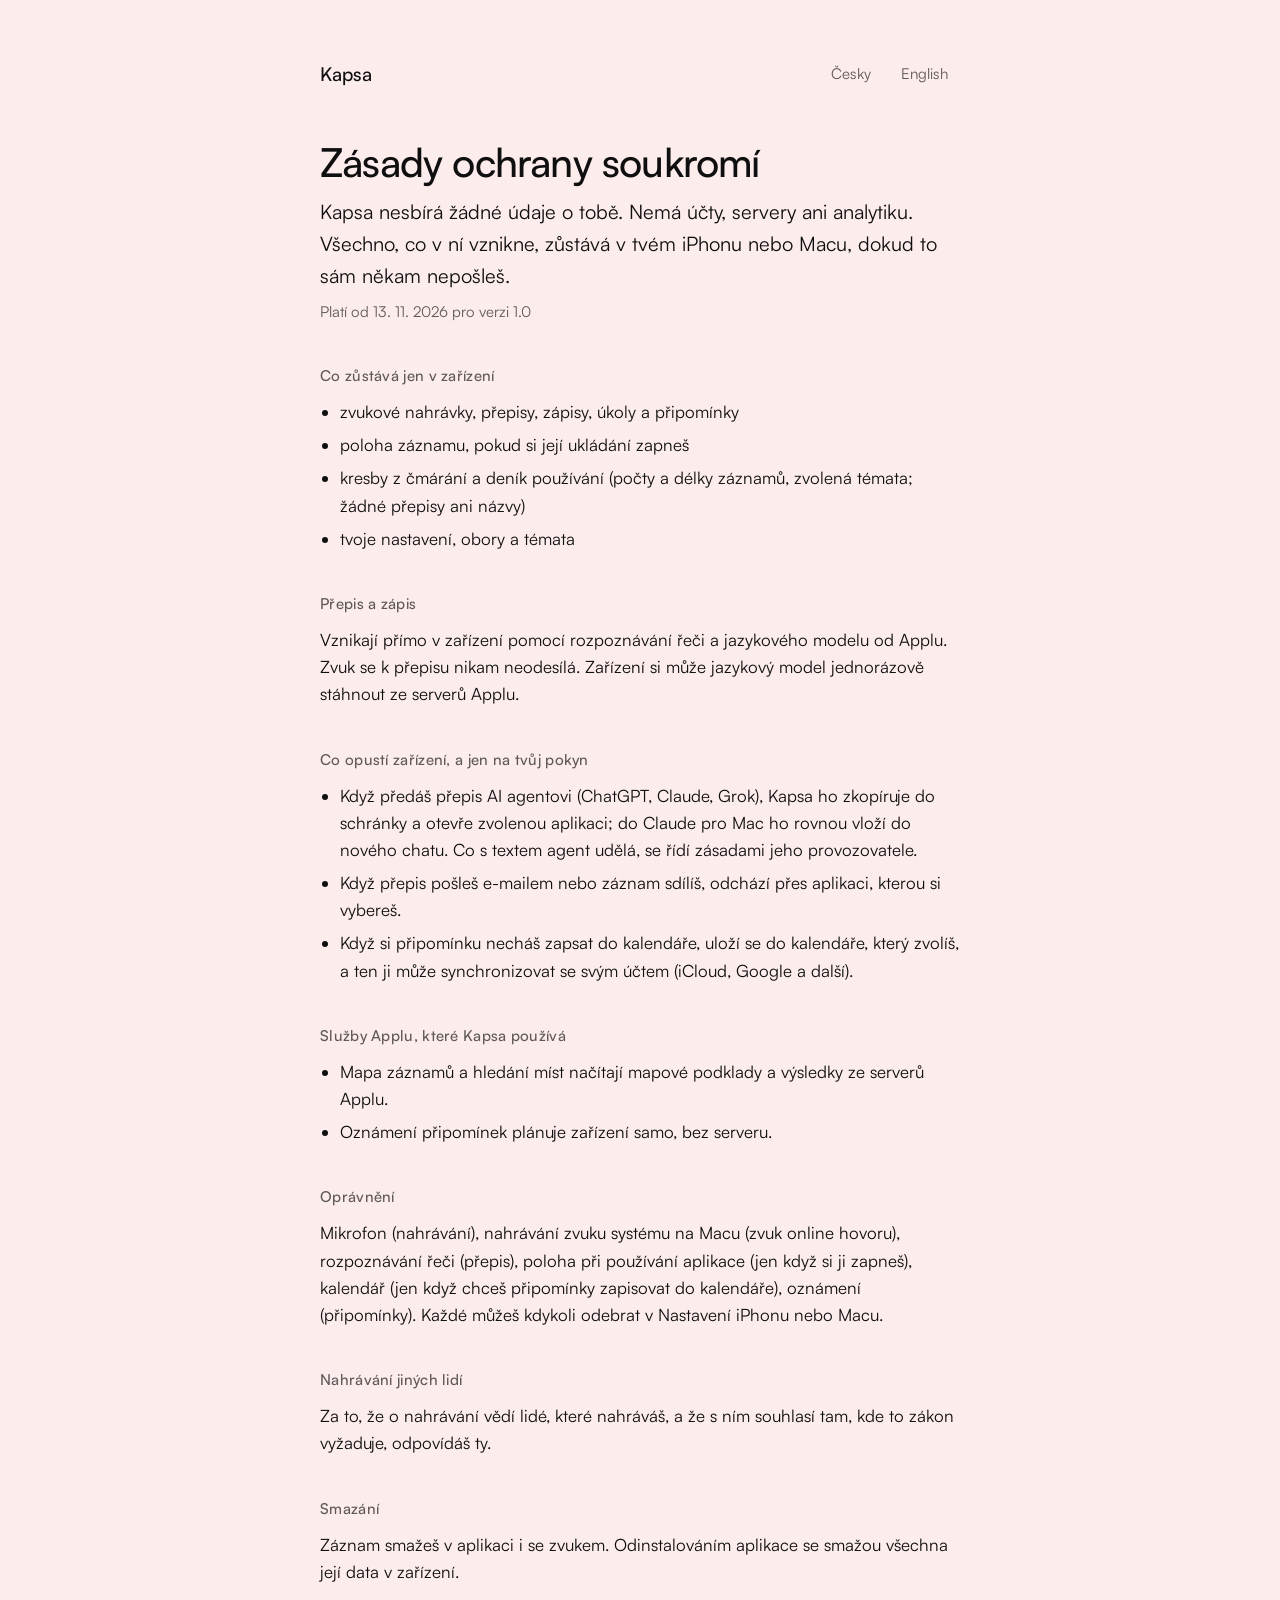
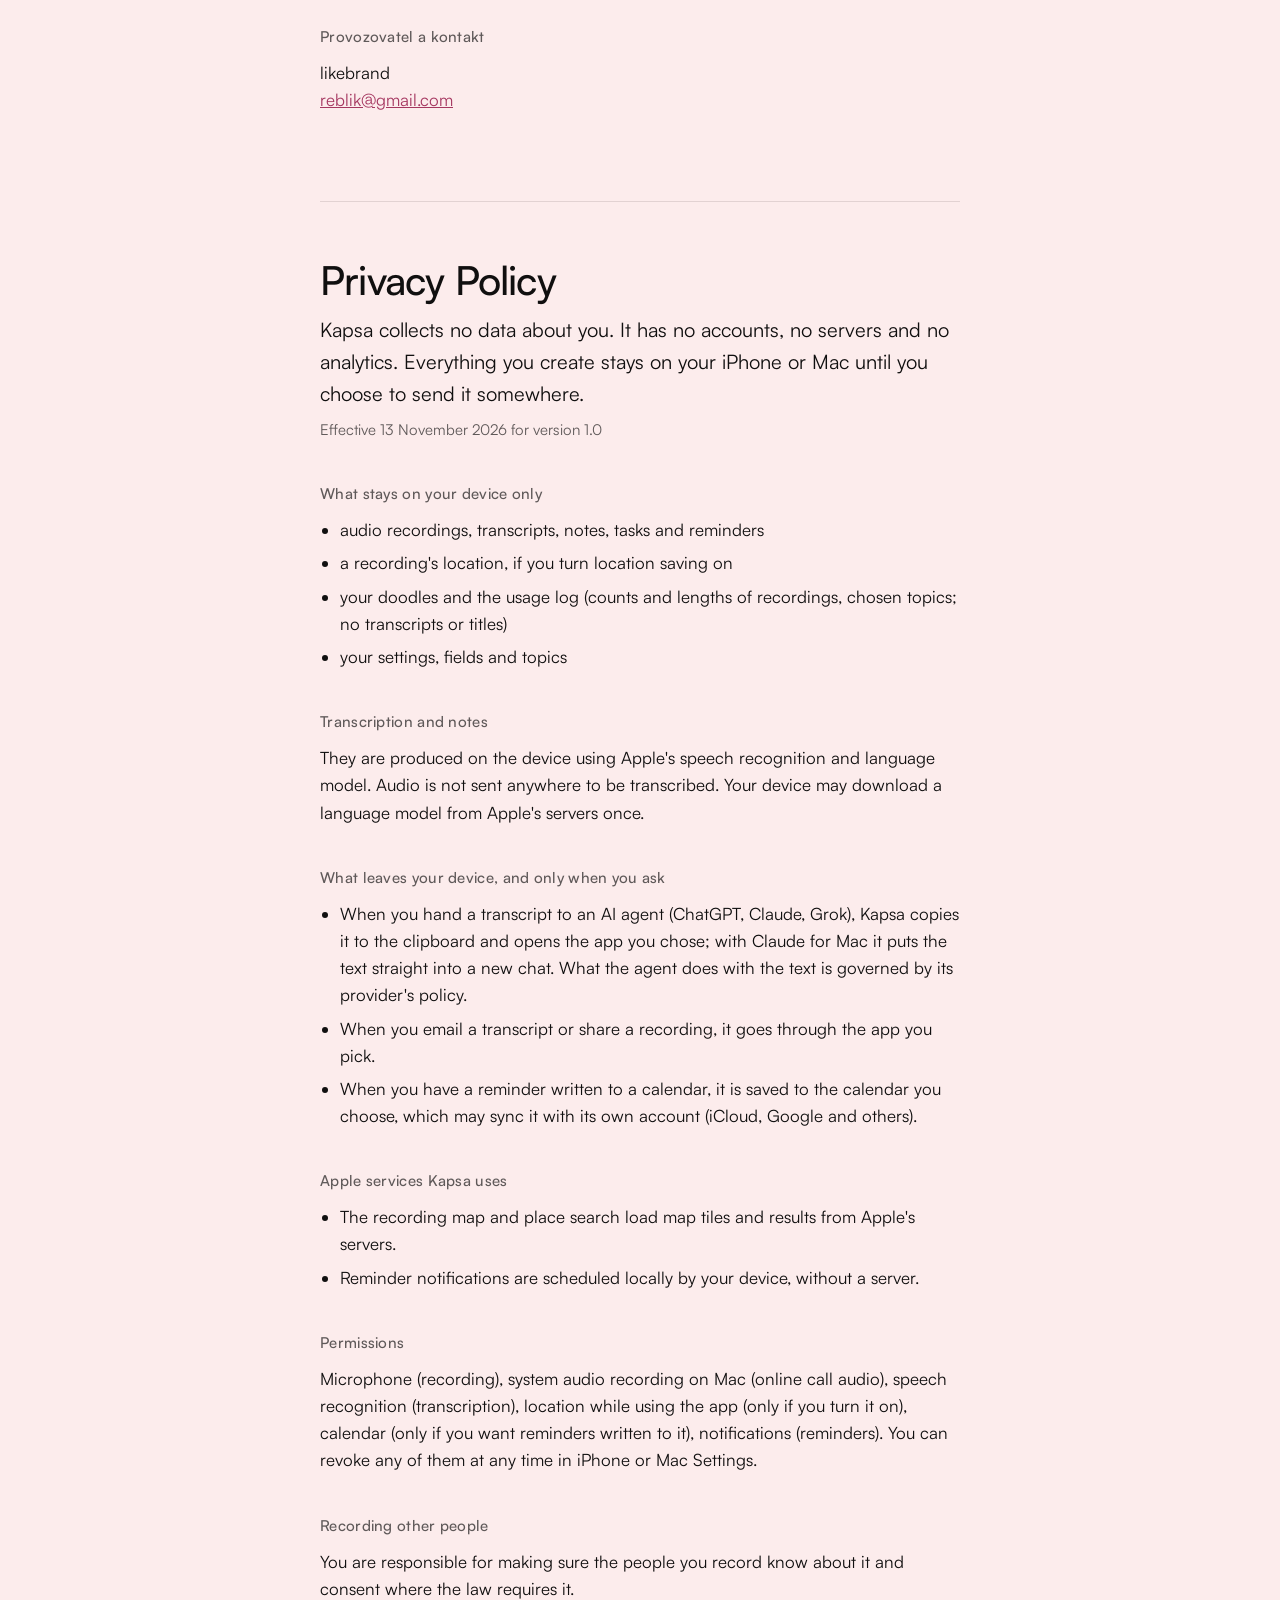
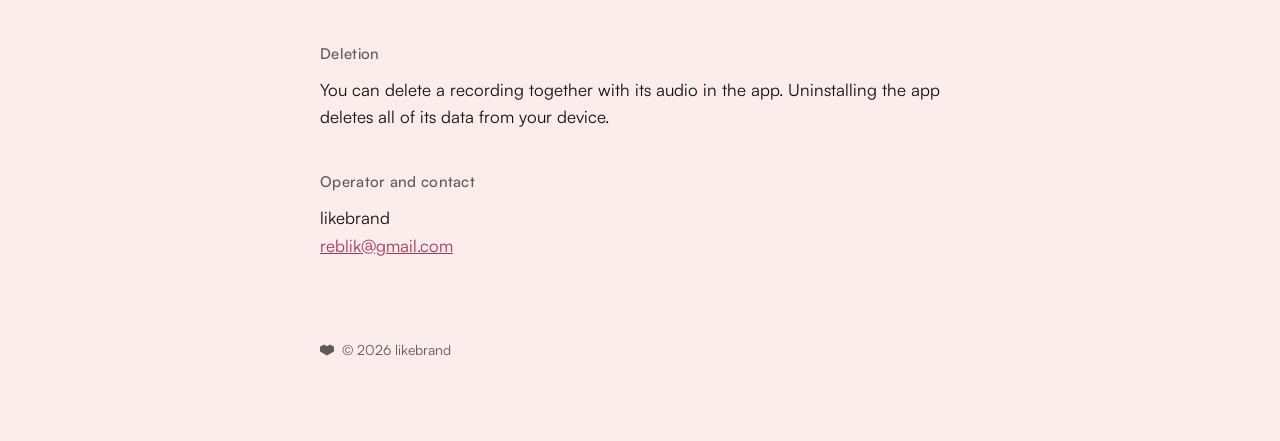
==== soukromi/index.html @ a1785e0c "Kapsa: privacy policy and support pages Co-Authored-By: Claude Fable 5.2 <noreply@anthropic.com>" ====
<!doctype html>
<html lang="cs">
<head>
<meta charset="utf-8">
<meta name="viewport" content="width=device-width, initial-scale=1">
<title>Kapsa — Zásady ochrany soukromí</title>
<meta name="description" content="Kapsa nesbírá žádné údaje o tobě. Kapsa collects no data about you.">
<link rel="stylesheet" href="../styl.css">
</head>
<body>
<div class="stranka">
  <header class="hlavicka">
    <a class="znacka" href="../podpora/">Kapsa</a>
    <nav class="jazyky"><a href="#cs" lang="cs">Česky</a><a href="#en" lang="en">English</a></nav>
  </header>

  <section class="jazyk" id="cs" lang="cs">
    <h1>Zásady ochrany soukromí</h1>
    <p class="uvod">Kapsa nesbírá žádné údaje o tobě. Nemá účty, servery ani analytiku. Všechno, co v ní vznikne, zůstává v tvém iPhonu nebo Macu, dokud to sám někam nepošleš.</p>
    <p class="datum">Platí od 13. 11. 2026 pro verzi 1.0</p>

    <h2>Co zůstává jen v zařízení</h2>
    <ul>
      <li>zvukové nahrávky, přepisy, zápisy, úkoly a připomínky</li>
      <li>poloha záznamu, pokud si její ukládání zapneš</li>
      <li>kresby z čmárání a deník používání (počty a délky záznamů, zvolená témata; žádné přepisy ani názvy)</li>
      <li>tvoje nastavení, obory a témata</li>
    </ul>

    <h2>Přepis a zápis</h2>
    <p>Vznikají přímo v zařízení pomocí rozpoznávání řeči a jazykového modelu od Applu. Zvuk se k přepisu nikam neodesílá. Zařízení si může jazykový model jednorázově stáhnout ze serverů Applu.</p>

    <h2>Co opustí zařízení, a jen na tvůj pokyn</h2>
    <ul>
      <li>Když předáš přepis AI agentovi (ChatGPT, Claude, Grok), Kapsa ho zkopíruje do schránky a otevře zvolenou aplikaci; do Claude pro Mac ho rovnou vloží do nového chatu. Co s textem agent udělá, se řídí zásadami jeho provozovatele.</li>
      <li>Když přepis pošleš e-mailem nebo záznam sdílíš, odchází přes aplikaci, kterou si vybereš.</li>
      <li>Když si připomínku necháš zapsat do kalendáře, uloží se do kalendáře, který zvolíš, a ten ji může synchronizovat se svým účtem (iCloud, Google a další).</li>
    </ul>

    <h2>Služby Applu, které Kapsa používá</h2>
    <ul>
      <li>Mapa záznamů a hledání míst načítají mapové podklady a výsledky ze serverů Applu.</li>
      <li>Oznámení připomínek plánuje zařízení samo, bez serveru.</li>
    </ul>

    <h2>Oprávnění</h2>
    <p>Mikrofon (nahrávání), nahrávání zvuku systému na Macu (zvuk online hovoru), rozpoznávání řeči (přepis), poloha při používání aplikace (jen když si ji zapneš), kalendář (jen když chceš připomínky zapisovat do kalendáře), oznámení (připomínky). Každé můžeš kdykoli odebrat v Nastavení iPhonu nebo Macu.</p>

    <h2>Nahrávání jiných lidí</h2>
    <p>Za to, že o nahrávání vědí lidé, které nahráváš, a že s ním souhlasí tam, kde to zákon vyžaduje, odpovídáš ty.</p>

    <h2>Smazání</h2>
    <p>Záznam smažeš v aplikaci i se zvukem. Odinstalováním aplikace se smažou všechna její data v zařízení.</p>

    <h2>Provozovatel a kontakt</h2>
    <p>likebrand<br><a href="mailto:reblik@gmail.com">reblik@gmail.com</a></p>
  </section>

  <section class="jazyk" id="en" lang="en">
    <h1>Privacy Policy</h1>
    <p class="uvod">Kapsa collects no data about you. It has no accounts, no servers and no analytics. Everything you create stays on your iPhone or Mac until you choose to send it somewhere.</p>
    <p class="datum">Effective 13 November 2026 for version 1.0</p>

    <h2>What stays on your device only</h2>
    <ul>
      <li>audio recordings, transcripts, notes, tasks and reminders</li>
      <li>a recording's location, if you turn location saving on</li>
      <li>your doodles and the usage log (counts and lengths of recordings, chosen topics; no transcripts or titles)</li>
      <li>your settings, fields and topics</li>
    </ul>

    <h2>Transcription and notes</h2>
    <p>They are produced on the device using Apple's speech recognition and language model. Audio is not sent anywhere to be transcribed. Your device may download a language model from Apple's servers once.</p>

    <h2>What leaves your device, and only when you ask</h2>
    <ul>
      <li>When you hand a transcript to an AI agent (ChatGPT, Claude, Grok), Kapsa copies it to the clipboard and opens the app you chose; with Claude for Mac it puts the text straight into a new chat. What the agent does with the text is governed by its provider's policy.</li>
      <li>When you email a transcript or share a recording, it goes through the app you pick.</li>
      <li>When you have a reminder written to a calendar, it is saved to the calendar you choose, which may sync it with its own account (iCloud, Google and others).</li>
    </ul>

    <h2>Apple services Kapsa uses</h2>
    <ul>
      <li>The recording map and place search load map tiles and results from Apple's servers.</li>
      <li>Reminder notifications are scheduled locally by your device, without a server.</li>
    </ul>

    <h2>Permissions</h2>
    <p>Microphone (recording), system audio recording on Mac (online call audio), speech recognition (transcription), location while using the app (only if you turn it on), calendar (only if you want reminders written to it), notifications (reminders). You can revoke any of them at any time in iPhone or Mac Settings.</p>

    <h2>Recording other people</h2>
    <p>You are responsible for making sure the people you record know about it and consent where the law requires it.</p>

    <h2>Deletion</h2>
    <p>You can delete a recording together with its audio in the app. Uninstalling the app deletes all of its data from your device.</p>

    <h2>Operator and contact</h2>
    <p>likebrand<br><a href="mailto:reblik@gmail.com">reblik@gmail.com</a></p>
  </section>

  <footer class="paticka">
    <svg viewBox="10.5 8.5 54 42.5" aria-hidden="true"><polygon fill="currentColor" points="10.5,17.5 26,8.5 37.5,15.2 49,8.5 64.5,17.5 64.5,35.4 37.5,51 10.5,35.4"/></svg>
    <span>© 2026 likebrand</span>
  </footer>
</div>
</body>
</html>
---- styl.css ----
/* Kapsa — veřejné stránky (zásady soukromí, podpora). Barvy a písmo jako v aplikaci. */
@font-face { font-family: "Satoshi"; src: url("Satoshi-Regular.otf") format("opentype"); font-weight: 400; font-display: swap; }
@font-face { font-family: "Satoshi"; src: url("Satoshi-Medium.otf") format("opentype"); font-weight: 500; font-display: swap; }

:root {
  --papir: #FCECEC;
  --panel: #F5E6E6;
  --ink: #100F0F;
  --tlumena: #5F5959;
  --linka: #E2D2D2;
  --akcent: #A53760;
  color-scheme: light dark;
}
@media (prefers-color-scheme: dark) {
  :root {
    --papir: #030304;
    --panel: #191616;
    --ink: #FCECEC;
    --tlumena: #BEB2B2;
    --linka: #2A2727;
    --akcent: #99B5FF;
  }
}

* { box-sizing: border-box; }
html { -webkit-text-size-adjust: 100%; }
body {
  margin: 0;
  background: var(--papir);
  color: var(--ink);
  font: 400 17px/1.6 "Satoshi", -apple-system, system-ui, sans-serif;
}
.stranka { max-width: 680px; margin: 0 auto; padding: 56px 20px 80px; }

.hlavicka { display: flex; align-items: center; justify-content: space-between; gap: 16px; margin-bottom: 48px; }
.znacka { display: flex; align-items: center; gap: 10px; color: var(--ink); text-decoration: none; font-weight: 500; font-size: 19px; }
.znacka svg { width: 28px; height: 28px; }
.jazyky { display: flex; gap: 6px; font-size: 15px; }
.jazyky a { color: var(--tlumena); text-decoration: none; padding: 6px 12px; border-radius: 999px; }
.jazyky a:hover { background: var(--panel); color: var(--ink); }

h1 { font-weight: 500; font-size: 40px; line-height: 1.1; letter-spacing: -0.02em; margin: 0 0 12px; }
.uvod { font-size: 20px; color: var(--ink); margin: 0 0 8px; }
.datum { color: var(--tlumena); font-size: 15px; margin: 0 0 40px; }
h2 { font-weight: 500; font-size: 15px; letter-spacing: 0.02em; color: var(--tlumena); margin: 40px 0 10px; }
p { margin: 0 0 12px; }
ul { margin: 0 0 12px; padding-left: 20px; }
li { margin: 0 0 6px; }
a { color: var(--akcent); }

.karta { background: var(--panel); border-radius: 22px; padding: 22px 24px; margin: 0 0 12px; }
.karta h3 { font-weight: 500; font-size: 17px; margin: 0 0 6px; }
.karta p:last-child { margin: 0; }

.jazyk + .jazyk { margin-top: 88px; padding-top: 56px; border-top: 1px solid var(--linka); }
.paticka { margin-top: 80px; color: var(--tlumena); font-size: 14px; display: flex; align-items: center; gap: 8px; }
.paticka svg { width: 14px; height: 12px; }

@media (max-width: 520px) {
  .stranka { padding-top: 32px; }
  h1 { font-size: 32px; }
  .uvod { font-size: 18px; }
}
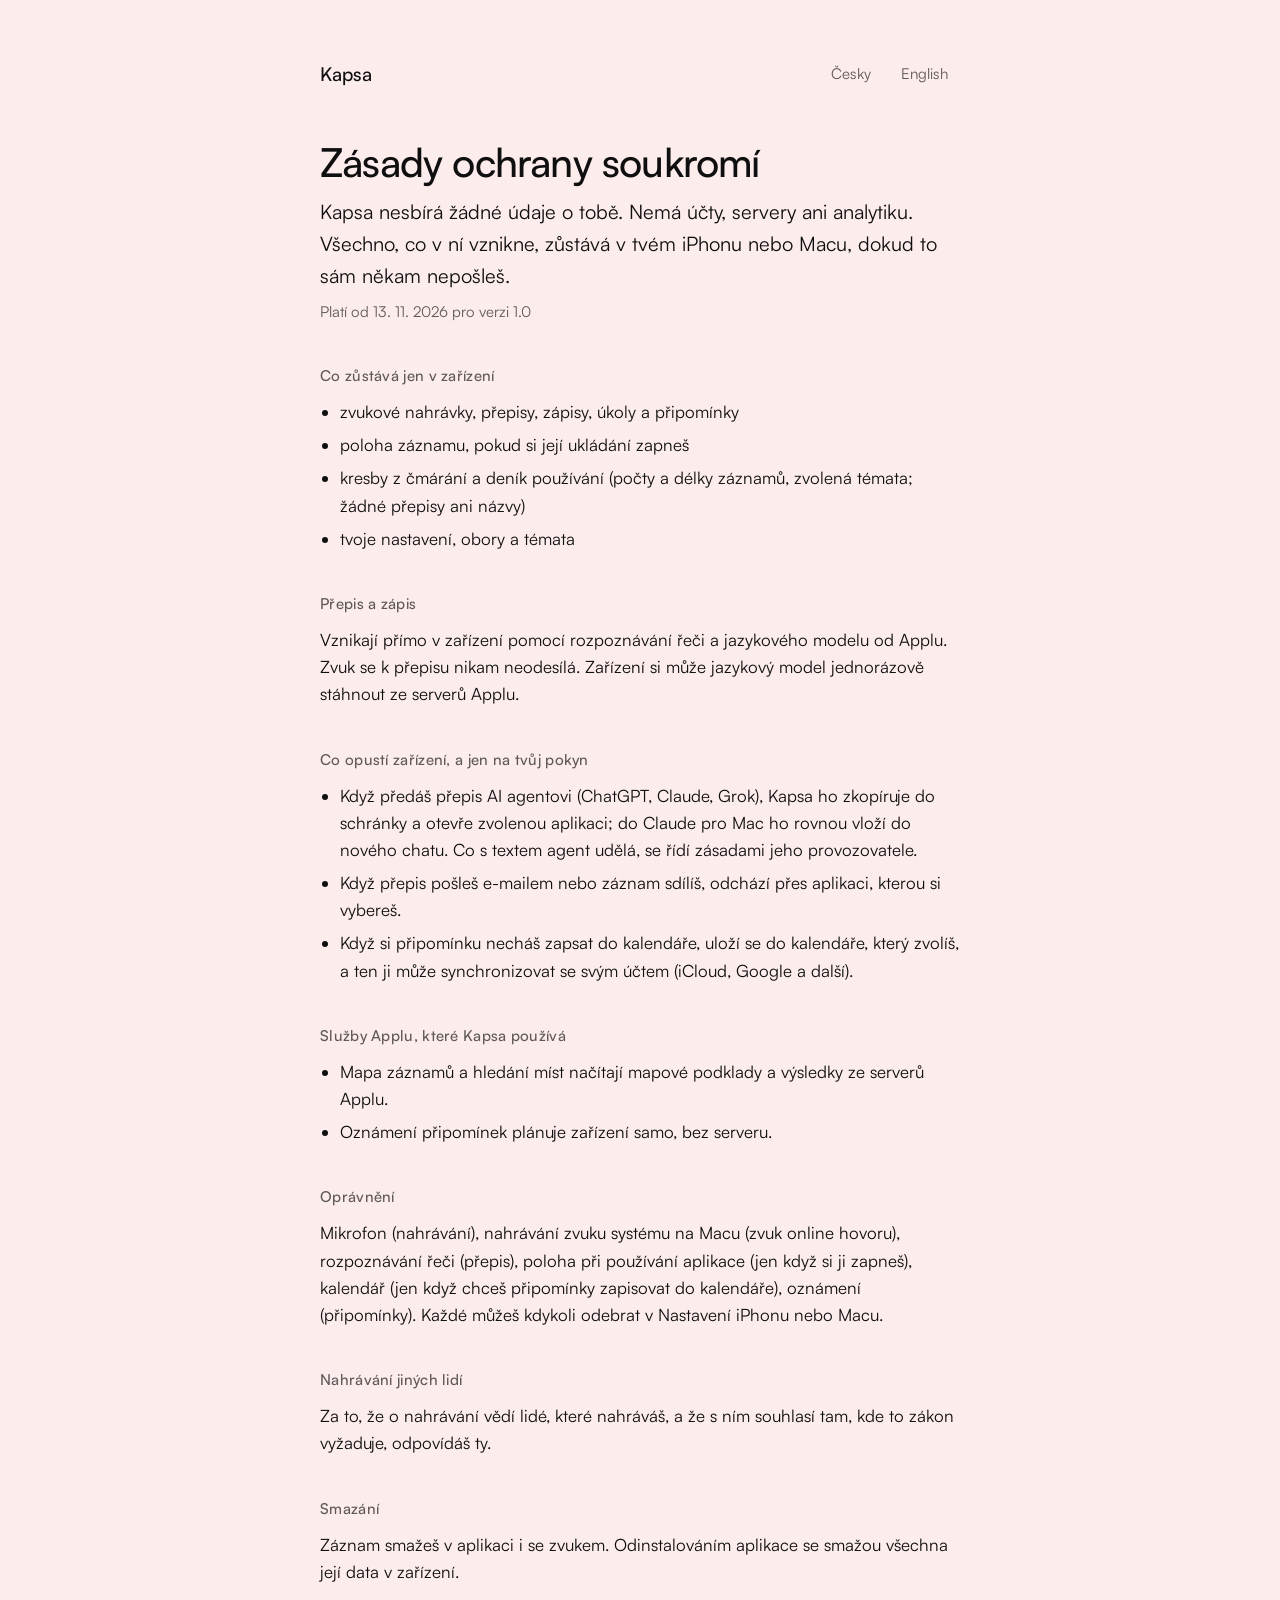
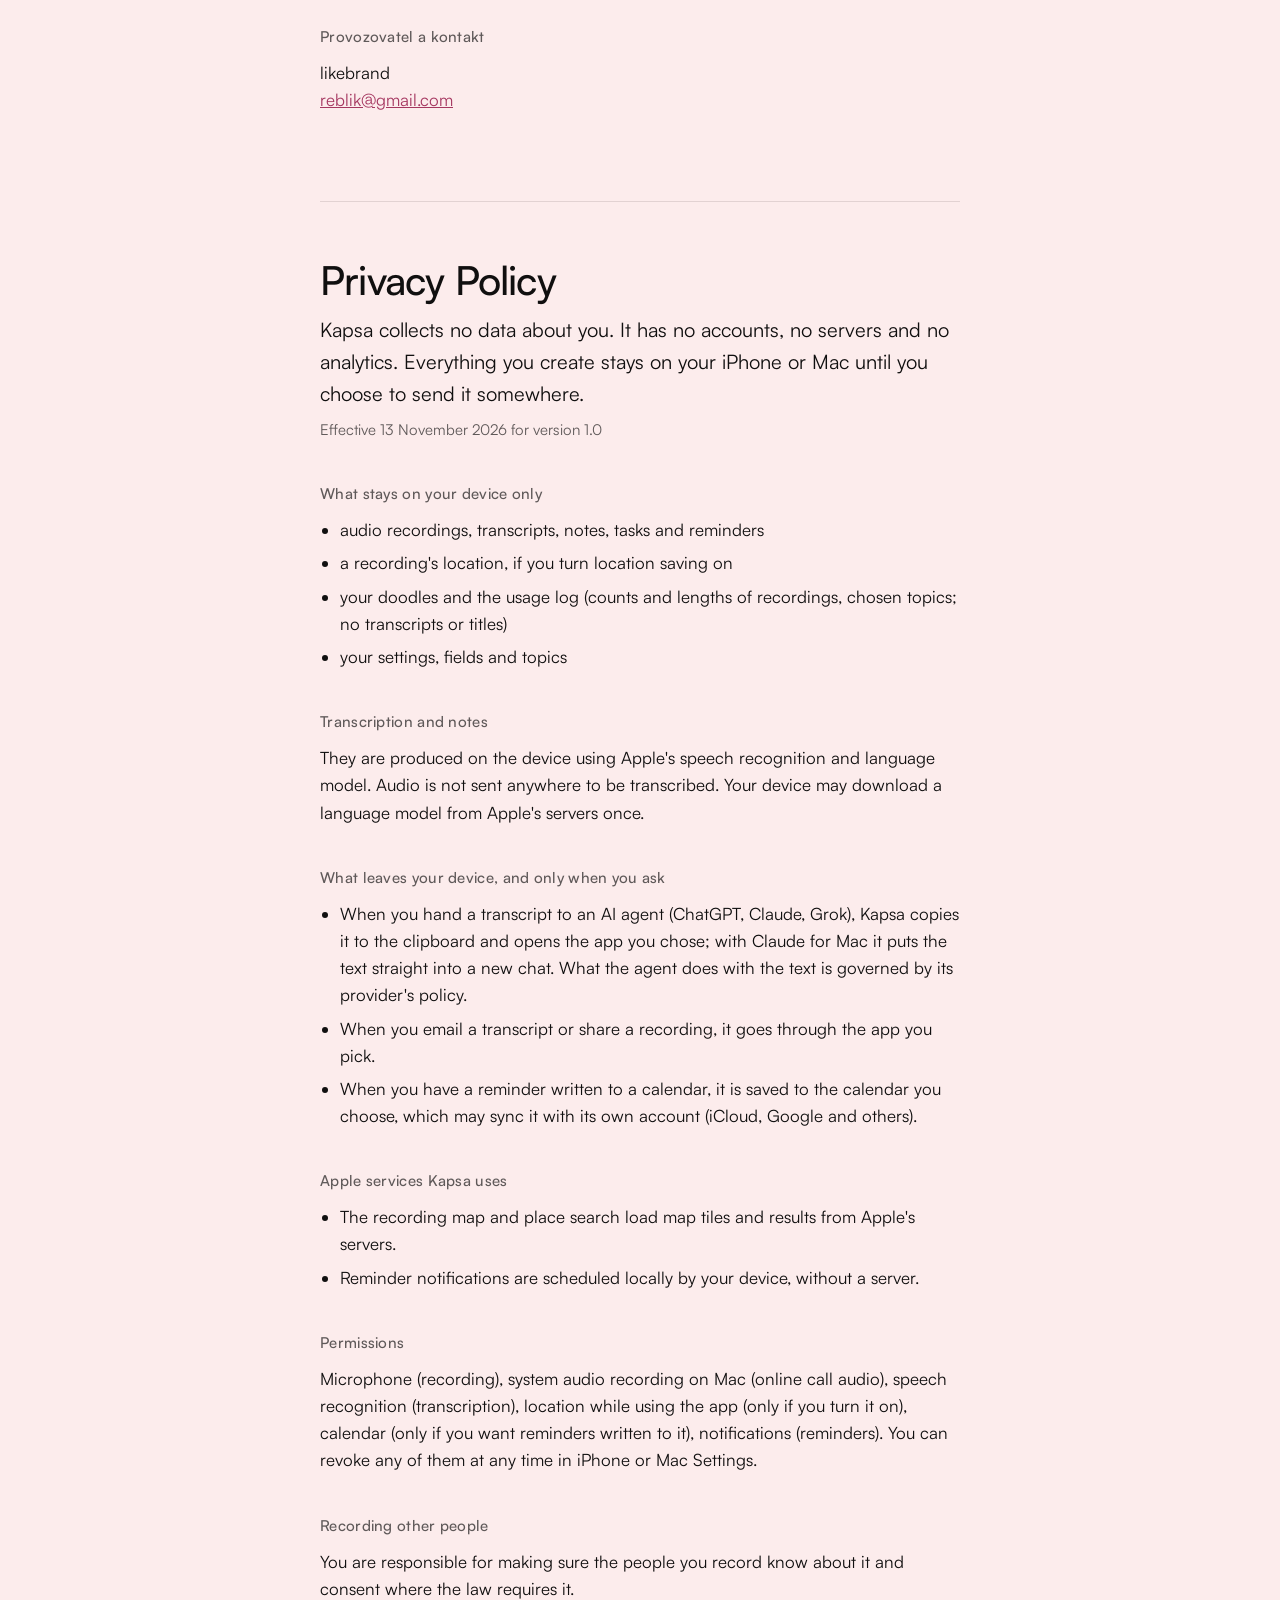
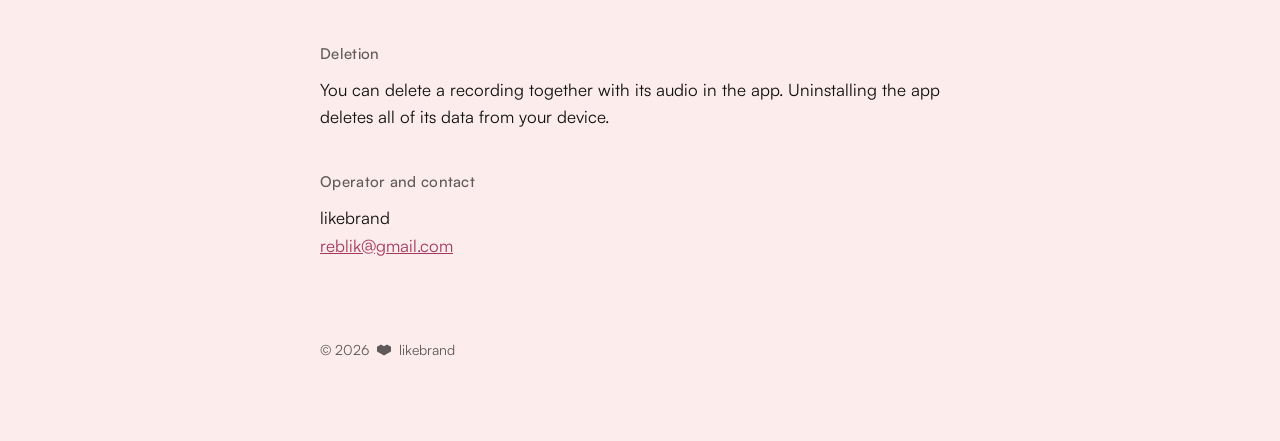
==== commit eb3c15c1: "Footer: copyright, likebrand symbol and name in the same order as in the app Co-Authored-By: Claude " ====
--- a/soukromi/index.html
+++ b/soukromi/index.html
@@ -99,8 +99,9 @@
   </section>
 
   <footer class="paticka">
+    <span>© 2026</span>
     <svg viewBox="10.5 8.5 54 42.5" aria-hidden="true"><polygon fill="currentColor" points="10.5,17.5 26,8.5 37.5,15.2 49,8.5 64.5,17.5 64.5,35.4 37.5,51 10.5,35.4"/></svg>
-    <span>© 2026 likebrand</span>
+    <span>likebrand</span>
   </footer>
 </div>
 </body>
